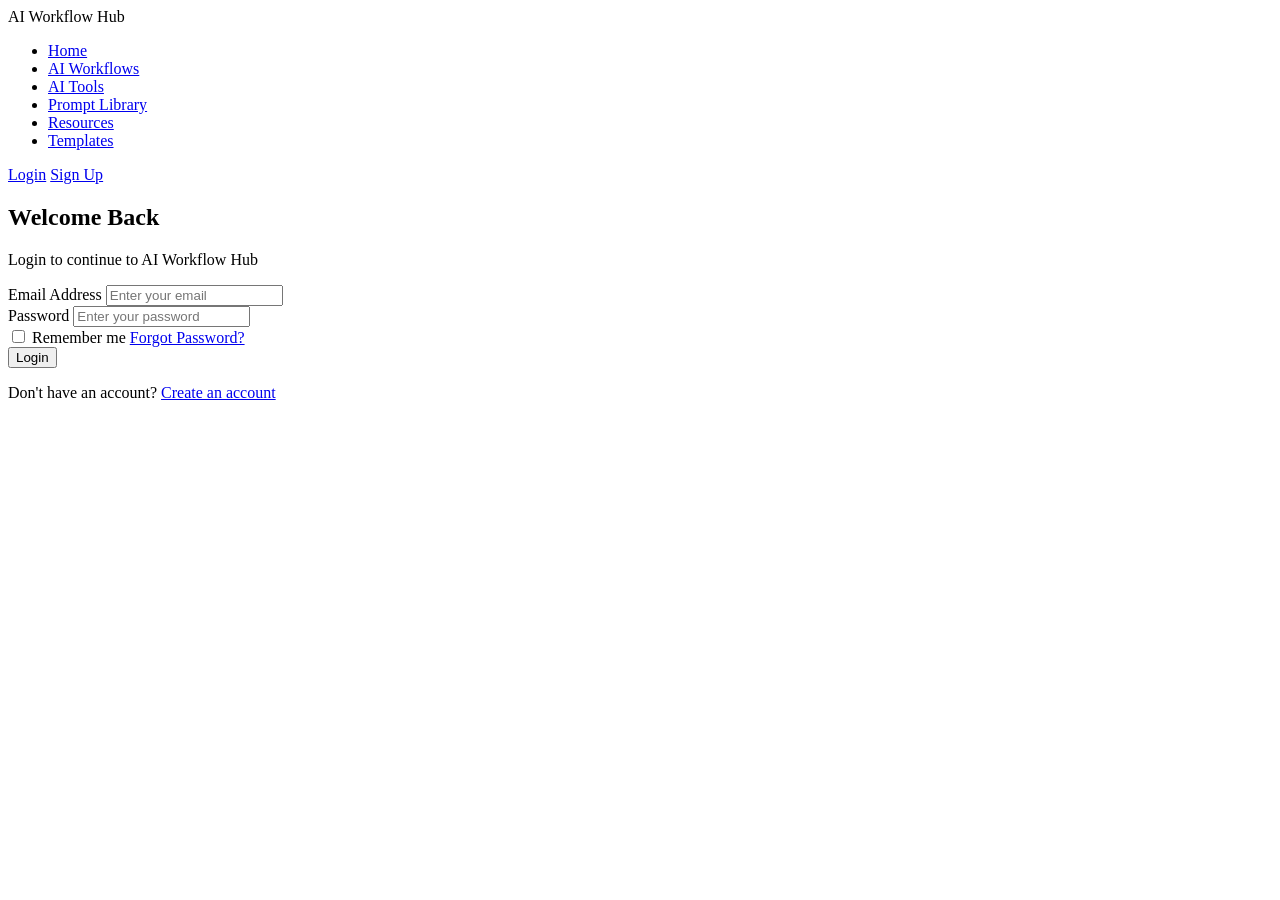
==== Login.html @ dd1e4dd4 "Initial commit - AI Workflow project" ====
<!DOCTYPE html>
<html lang="en">

<head>
    <meta charset="UTF-8">
    <meta name="viewport" content="width=device-width, initial-scale=1.0">
    <title>Login</title>
    <link rel="stylesheet" href="../FrontenndCss/style.css">

</head>

<body>
    <nav class="navbar">
        <div class="logo">
            AI Workflow Hub
        </div>
        <ul class="nav-links">
            <li><a href="index.html">Home</a></li>
            <li><a href="AiWorkFlow.html">AI Workflows</a></li>
            <li><a href="AiToools.html">AI Tools</a></li>
            <li><a href="Promptlibrary.html">Prompt Library</a></li>
            <li><a href="Resources.html">Resources</a></li>
            <li><a href="Templates.html">Templates</a></li>
        </ul>

        <div class="auth-buttons">
            <a href="Login.html" class="login">Login</a>
            <a href="signup.html" class="signup">Sign Up</a>
        </div>

    </nav>
    <section class="login-section">

        <div class="login-container">

            <div class="login-header">

                <h1>Welcome Back</h1>

                <p>
                    Login to continue to AI Workflow Hub
                </p>

            </div>


            <form class="login-form">

                <div class="form-group">

                    <label for="email">
                        Email Address
                    </label>

                    <input type="email" id="email" name="email" placeholder="Enter your email" required>

                </div>


                <div class="form-group">

                    <label for="password">
                        Password
                    </label>

                    <input type="password" id="password" name="password" placeholder="Enter your password" required>

                </div>


                <div class="login-options">

                    <label class="remember-me">

                        <input type="checkbox" name="remember">

                        <span>Remember me</span>

                    </label>

                    <a href="#" class="forgot-password">
                        Forgot Password?
                    </a>

                </div>


                <button type="submit" class="login-submit">
                    Login
                </button>

            </form>


            <div class="signup-link">

                <p>
                    Don't have an account?
                    <a href="signup.html">Create an account</a>
                </p>

            </div>
        </div>
    
    </section>

</body>

</html>
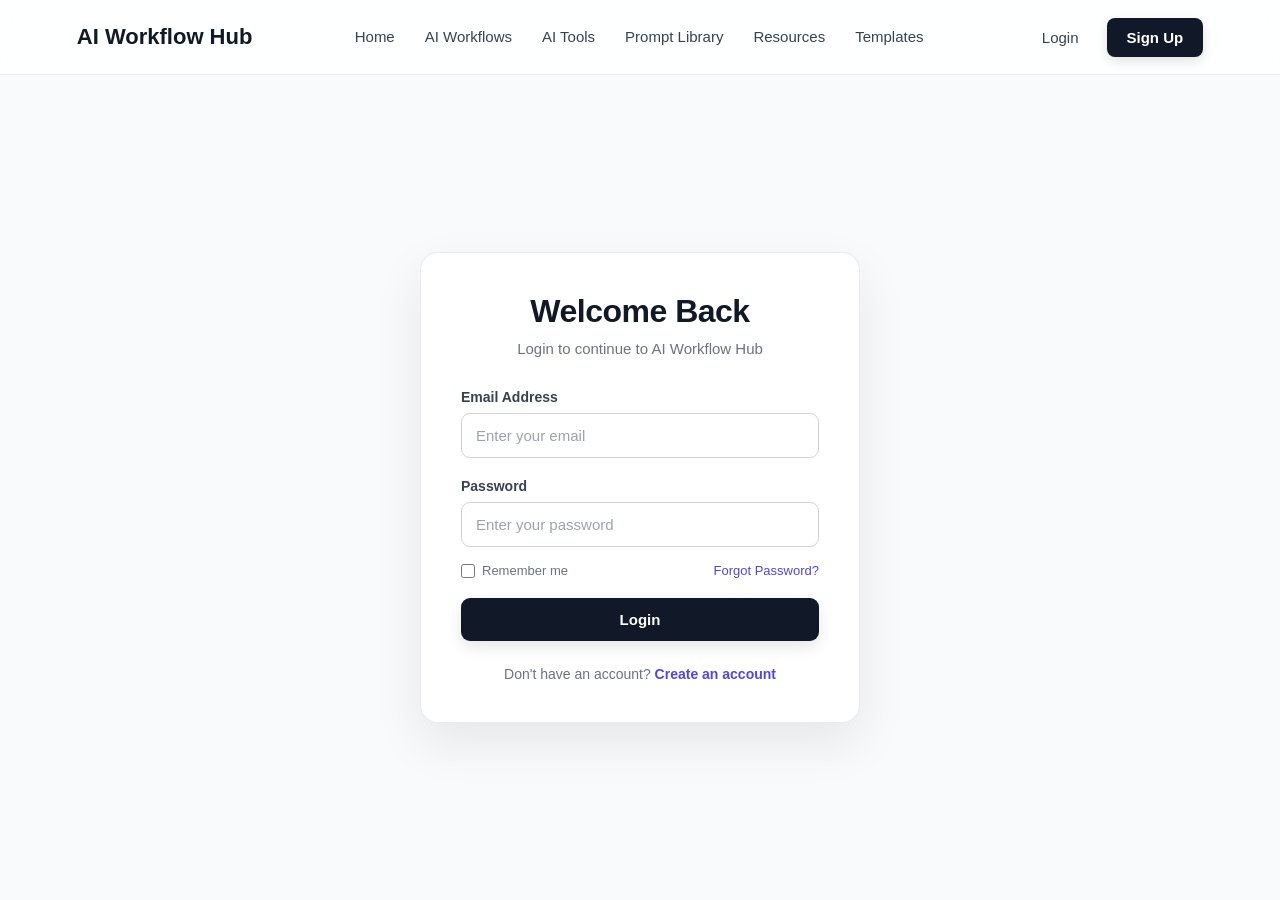
==== commit d697ab50: "Fix CSS path" ====
--- a/Login.html
+++ b/Login.html
@@ -5,8 +5,7 @@
     <meta charset="UTF-8">
     <meta name="viewport" content="width=device-width, initial-scale=1.0">
     <title>Login</title>
-    <link rel="stylesheet" href="../FrontenndCss/style.css">
-
+<link rel="stylesheet" href="FrontenndCss/style.css">
 </head>
 
 <body>
--- a/FrontenndCss/style.css
+++ b/FrontenndCss/style.css
@@ -0,0 +1,930 @@
+* {
+    margin: 0;
+    padding: 0;
+    box-sizing: border-box;
+}
+
+body {
+    font-family: Arial, sans-serif;
+    background: #f8fafc;
+}
+
+
+/*NAVBAR*/
+
+.navbar {
+    width: 100%;
+    height: 75px;
+
+    display: flex;
+    align-items: center;
+    justify-content: space-between;
+
+    padding: 0 6%;
+
+    background: rgba(255, 255, 255, 0.85);
+
+    backdrop-filter: blur(12px);
+    -webkit-backdrop-filter: blur(12px);
+
+    border-bottom: 1px solid rgba(0, 0, 0, 0.08);
+
+    position: sticky;
+    top: 0;
+    z-index: 1000;
+
+    animation: navbarEnter 0.8s ease forwards;
+}
+
+/* Logo*/
+
+.logo {
+    font-size: 22px;
+    font-weight: 700;
+    color: #111827;
+
+    cursor: pointer;
+
+    white-space: nowrap;
+
+    transition: transform 0.3s ease;
+}
+
+.logo:hover {
+    transform: translateY(-2px);
+}
+
+
+/*Navigations  Links*/
+
+.nav-links {
+    display: flex;
+    align-items: center;
+
+    gap: 30px;
+
+    list-style: none;
+}
+
+.nav-links li {
+    position: relative;
+}
+
+.nav-links a {
+    position: relative;
+
+    text-decoration: none;
+
+    color: #374151;
+
+    font-size: 15px;
+    font-weight: 500;
+
+    padding: 8px 0;
+
+    transition:
+        color 0.3s ease,
+        transform 0.3s ease;
+}
+
+
+/* Hover text */
+
+.nav-links a:hover {
+    color: #111827;
+}
+
+
+/* Animated underline */
+
+.nav-links a::after {
+    content: "";
+
+    position: absolute;
+
+    left: 0;
+    bottom: 0;
+
+    width: 0;
+    height: 2px;
+
+    background: #111827;
+
+    border-radius: 10px;
+
+    transition: width 0.3s ease;
+}
+
+.nav-links a:hover::after {
+    width: 100%;
+}
+
+.auth-buttons {
+    display: flex;
+    align-items: center;
+
+    gap: 12px;
+}
+
+/* Login */
+
+.login {
+    text-decoration: none;
+
+    color: #374151;
+
+    font-size: 15px;
+    font-weight: 500;
+
+    padding: 10px 16px;
+
+    border-radius: 8px;
+
+    transition:
+        color 0.3s ease,
+        background 0.3s ease,
+        transform 0.3s ease;
+}
+
+.login:hover {
+    color: #111827;
+
+    background: #f1f5f9;
+
+    transform: translateY(-2px);
+}
+
+
+/* Sign Up */
+
+.signup {
+    text-decoration: none;
+
+    color: white;
+
+    background: #111827;
+
+    font-size: 15px;
+    font-weight: 600;
+
+    padding: 11px 20px;
+
+    border-radius: 8px;
+
+    box-shadow: 0 4px 12px rgba(0, 0, 0, 0.12);
+
+    transition:
+        transform 0.3s ease,
+        box-shadow 0.3s ease,
+        background 0.3s ease;
+}
+
+.signup:hover {
+    background: #000;
+
+    transform: translateY(-3px);
+
+    box-shadow: 0 8px 20px rgba(0, 0, 0, 0.18);
+}
+
+
+/* NAVBAR ENTRY ANIMATION   */
+
+@keyframes navbarEnter {
+
+    from {
+        opacity: 0;
+        transform: translateY(-20px);
+    }
+
+    to {
+        opacity: 1;
+        transform: translateY(0);
+    }
+
+}
+
+/*RESPONSIVE */
+@media (max-width: 1000px) {
+
+    .navbar {
+        padding: 0 4%;
+    }
+
+    .nav-links {
+        gap: 18px;
+    }
+
+    .nav-links a {
+        font-size: 14px;
+    }
+
+}
+
+
+@media (max-width: 800px) {
+
+    .nav-links {
+        display: none;
+    }
+
+}
+
+/* Hero-section-Area*/
+.hero {
+    min-height: calc(100vh - 75px);
+    padding: 70px 6%;
+    display: flex;
+    flex-direction: column;
+    align-items: center;
+    text-align: center;
+    gap: 45px;
+}
+
+/*Video-sectio*/
+.hero-visual {
+    width: 100%;
+    display: flex;
+    justify-content: center;
+}
+
+.hero-video {
+    width: 100%;
+    max-width: 900px;
+    aspect-ratio: 16 / 9;
+    object-fit: cover;
+    border-radius: 20px;
+    border: 1px solid rgba(0, 0, 0, 0.08);
+    box-shadow: 0 15px 40px rgba(0, 0, 0, 0.10);
+    display: block;
+}
+/*hhero-content*/
+.hero-content {
+    width: 100%;
+    max-width: 850px;
+}
+
+.hero-tag {
+    display: inline-block;
+    margin-bottom: 18px;
+    padding: 8px 14px;
+    border-radius: 20px;
+    background: #f1f5f9;
+    color: #374151;
+    font-size: 14px;
+    font-weight: 600;
+}
+
+.hero-content h1 {
+    margin: 0;
+    font-size: 52px;
+    line-height: 1.1;
+    font-weight: 700;
+    color: #111827;
+}
+
+.hero-content h1 span {
+    color: #4f46e5;
+}
+.hero-content p {
+    max-width: 700px;
+    margin: 22px auto 30px;
+    color: #6b7280;
+    font-size: 18px;
+    line-height: 1.7;
+}
+/*Hero-Search*/
+.hero-search {
+    max-width: 700px;
+    margin: 0 auto;
+    display: flex;
+    gap: 10px;
+    padding: 8px;
+    background: white;
+    border: 1px solid #e5e7eb;
+    border-radius: 12px;
+    box-shadow: 0 8px 25px rgba(0, 0, 0, 0.08);
+}
+
+.hero-search input {
+    flex: 1;
+    border: none;
+    outline: none;
+    padding: 14px 16px;
+    font-size: 15px;
+    color: #111827;
+}
+
+.hero-search input::placeholder {
+    color: #9ca3af;
+}
+
+.hero-search button {
+    border: none;
+    padding: 0 24px;
+    border-radius: 8px;
+    background: #111827;
+    color: white;
+    font-size: 15px;
+    font-weight: 600;
+    cursor: pointer;
+    transition: 0.3s ease;
+}
+
+.hero-search button:hover {
+    background: #000;
+    transform: translateY(-2px);
+}
+
+.popular-searches {
+    margin-top: 18px;
+    display: flex;
+    justify-content: center;
+    align-items: center;
+    gap: 16px;
+    flex-wrap: wrap;
+    font-size: 14px;
+}
+
+.popular-searches span {
+    color: #6b7280;
+    font-weight: 600;
+}
+
+.popular-searches a {
+    text-decoration: none;
+    color: #4b5563;
+    transition: 0.3s ease;
+}
+
+.popular-searches a:hover {
+    color: #111827;
+}
+
+/*Mobile*/
+
+@media (max-width: 700px) {
+
+    .hero {
+        padding: 45px 5%;
+        gap: 35px;
+    }
+
+    .hero-video {
+        border-radius: 14px;
+    }
+
+    .hero-content h1 {
+        font-size: 38px;
+    }
+
+    .hero-content p {
+        font-size: 16px;
+    }
+
+    .hero-search {
+        flex-direction: column;
+    }
+
+    .hero-search button {
+        padding: 13px;
+    }
+
+    .popular-searches {
+        gap: 10px;
+    }
+}
+
+/* LOGIN PAGE */
+
+.login-section {
+    min-height: calc(100vh - 75px);
+    display: flex;
+    align-items: center;
+    justify-content: center;
+    padding: 60px 20px;
+    background: #f8fafc;
+}
+
+
+/* LOGIN CONTAINER */
+
+.login-container {
+    width: 100%;
+    max-width: 440px;
+    padding: 40px;
+    background: rgba(255, 255, 255, 0.92);
+    border: 1px solid rgba(0, 0, 0, 0.08);
+    border-radius: 18px;
+    box-shadow: 0 20px 50px rgba(0, 0, 0, 0.08);
+
+    animation: loginEnter 0.7s ease forwards;
+}
+
+
+/* LOGIN HEADER */
+
+.login-header {
+    text-align: center;
+    margin-bottom: 32px;
+}
+
+.login-header h1 {
+    margin: 0;
+    color: #111827;
+    font-size: 32px;
+    font-weight: 700;
+    letter-spacing: -0.5px;
+}
+
+.login-header p {
+    margin-top: 10px;
+    color: #6b7280;
+    font-size: 15px;
+}
+
+
+/* FORM*/
+
+.login-form {
+    display: flex;
+    flex-direction: column;
+    gap: 20px;
+}
+
+.form-group {
+    display: flex;
+    flex-direction: column;
+    gap: 8px;
+}
+
+.form-group label {
+    color: #374151;
+    font-size: 14px;
+    font-weight: 600;
+}
+
+.form-group input {
+    width: 100%;
+    padding: 13px 14px;
+
+    border: 1px solid #d1d5db;
+    border-radius: 9px;
+
+    background: #ffffff;
+    color: #111827;
+
+    font-size: 15px;
+    outline: none;
+
+    transition:
+        border-color 0.3s ease,
+        box-shadow 0.3s ease,
+        transform 0.3s ease;
+}
+
+.form-group input::placeholder {
+    color: #9ca3af;
+}
+
+.form-group input:focus {
+    border-color: #4f46e5;
+
+    box-shadow:
+        0 0 0 3px rgba(79, 70, 229, 0.10);
+
+    transform: translateY(-1px);
+}
+
+
+/* LOGIN OPTION*/
+
+.login-options {
+    display: flex;
+    align-items: center;
+    justify-content: space-between;
+
+    margin-top: -4px;
+
+    font-size: 13px;
+}
+
+.remember-me {
+    display: flex;
+    align-items: center;
+    gap: 7px;
+    color: #6b7280;
+    cursor: pointer;
+}
+
+.remember-me input {
+    width: 14px;
+    height: 14px;
+    cursor: pointer;
+}
+
+.forgot-password {
+    color: #4f46e5;
+    text-decoration: none;
+    font-weight: 500;
+
+    transition: color 0.3s ease;
+}
+
+.forgot-password:hover {
+    color: #3730a3;
+}
+
+
+/* LOGIN BUTTON*/
+
+.login-submit {
+    width: 100%;
+    padding: 13px;
+
+    border: none;
+    border-radius: 9px;
+
+    background: #111827;
+    color: #ffffff;
+
+    font-size: 15px;
+    font-weight: 600;
+
+    cursor: pointer;
+
+    box-shadow: 0 6px 15px rgba(0, 0, 0, 0.10);
+
+    transition:
+        background 0.3s ease,
+        transform 0.3s ease,
+        box-shadow 0.3s ease;
+}
+
+.login-submit:hover {
+    background: #000000;
+
+    transform: translateY(-2px);
+
+    box-shadow:
+        0 10px 22px rgba(0, 0, 0, 0.16);
+}
+
+.login-submit:active {
+    transform: translateY(0);
+}
+
+
+/* SIGN UP LINK */
+
+.signup-link {
+    margin-top: 25px;
+    text-align: center;
+}
+
+.signup-link p {
+    margin: 0;
+    color: #6b7280;
+    font-size: 14px;
+}
+
+.signup-link a {
+    color: #4f46e5;
+    text-decoration: none;
+    font-weight: 600;
+
+    transition: color 0.3s ease;
+}
+
+.signup-link a:hover {
+    color: #3730a3;
+}
+
+
+/* PAGE ANIMATION */
+
+@keyframes loginEnter {
+
+    from {
+        opacity: 0;
+        transform: translateY(25px) scale(0.98);
+    }
+
+    to {
+        opacity: 1;
+        transform: translateY(0) scale(1);
+    }
+
+}
+
+
+/* Mobile*/
+
+@media (max-width: 600px) {
+
+    .login-section {
+        padding: 40px 16px;
+    }
+
+    .login-container {
+        padding: 30px 22px;
+        border-radius: 15px;
+    }
+
+    .login-header h1 {
+        font-size: 28px;
+    }
+
+    .login-options {
+        font-size: 12px;
+    }
+
+}
+
+/*Signup*/
+
+.signup-section {
+    min-height: calc(100vh - 75px);
+
+    display: flex;
+    align-items: center;
+    justify-content: center;
+
+    padding: 60px 20px;
+
+    background: #f8fafc;
+}
+
+
+/*signup-container*/
+.signup-container {
+    width: 100%;
+    max-width: 440px;
+
+    padding: 40px;
+
+    background: rgba(255, 255, 255, 0.92);
+
+    border: 1px solid rgba(0, 0, 0, 0.08);
+
+    border-radius: 18px;
+
+    box-shadow:
+        0 20px 50px rgba(0, 0, 0, 0.08);
+
+    animation: signupEnter 0.7s ease forwards;
+}
+
+/*Header*/
+.signup-header {
+    text-align: center;
+    margin-bottom: 30px;
+}
+
+.signup-header h1 {
+    margin: 0;
+
+    color: #111827;
+
+    font-size: 31px;
+    font-weight: 700;
+
+    letter-spacing: -0.5px;
+}
+
+.signup-header p {
+    margin-top: 10px;
+
+    color: #6b7280;
+
+    font-size: 15px;
+
+    line-height: 1.5;
+}
+
+/*Form*/
+.signup-form {
+    display: flex;
+    flex-direction: column;
+
+    gap: 17px;
+}
+
+.signup-form .form-group {
+    display: flex;
+    flex-direction: column;
+
+    gap: 8px;
+}
+
+.signup-form .form-group label {
+    color: #374151;
+
+    font-size: 14px;
+    font-weight: 600;
+}
+
+.signup-form .form-group input {
+    width: 100%;
+
+    padding: 13px 14px;
+
+    border: 1px solid #d1d5db;
+
+    border-radius: 9px;
+
+    background: #ffffff;
+
+    color: #111827;
+
+    font-size: 15px;
+
+    outline: none;
+
+    transition:
+        border-color 0.3s ease,
+        box-shadow 0.3s ease,
+        transform 0.3s ease;
+}
+
+.signup-form .form-group input::placeholder {
+    color: #9ca3af;
+}
+
+.signup-form .form-group input:focus {
+
+    border-color: #4f46e5;
+
+    box-shadow:
+        0 0 0 3px rgba(79, 70, 229, 0.10);
+
+    transform: translateY(-1px);
+}
+
+
+/* Terms*/
+
+.terms {
+    display: flex;
+
+    align-items: flex-start;
+
+    gap: 8px;
+
+    margin-top: 2px;
+
+    color: #6b7280;
+
+    font-size: 12px;
+
+    line-height: 1.5;
+
+    cursor: pointer;
+}
+
+.terms input {
+    width: 14px;
+    height: 14px;
+
+    margin-top: 2px;
+
+    cursor: pointer;
+
+    flex-shrink: 0;
+}
+
+.terms a {
+    color: #4f46e5;
+
+    text-decoration: none;
+
+    font-weight: 600;
+
+    transition: color 0.3s ease;
+}
+
+.terms a:hover {
+    color: #3730a3;
+}
+
+
+/*SIGN UP BUTTON*/
+
+.signup-submit {
+
+    width: 100%;
+
+    padding: 13px;
+
+    border: none;
+
+    border-radius: 9px;
+
+    background: #111827;
+
+    color: #ffffff;
+
+    font-size: 15px;
+
+    font-weight: 600;
+
+    cursor: pointer;
+
+    box-shadow:
+        0 6px 15px rgba(0, 0, 0, 0.10);
+
+    transition:
+        background 0.3s ease,
+        transform 0.3s ease,
+        box-shadow 0.3s ease;
+}
+
+.signup-submit:hover {
+
+    background: #000000;
+
+    transform: translateY(-2px);
+
+    box-shadow:
+        0 10px 22px rgba(0, 0, 0, 0.16);
+}
+
+.signup-submit:active {
+    transform: translateY(0);
+}
+
+
+/* LOGIN LINK*/
+
+.login-link {
+
+    margin-top: 23px;
+
+    text-align: center;
+}
+
+.login-link p {
+
+    margin: 0;
+
+    color: #6b7280;
+
+    font-size: 14px;
+}
+
+.login-link a {
+
+    color: #4f46e5;
+
+    text-decoration: none;
+
+    font-weight: 600;
+
+    transition: color 0.3s ease;
+}
+
+.login-link a:hover {
+    color: #3730a3;
+}
+
+
+/* PAGE ANIMATION*/
+
+@keyframes signupEnter {
+
+    from {
+        opacity: 0;
+        transform: translateY(25px) scale(0.98);
+    }
+
+    to {
+        opacity: 1;
+        transform: translateY(0) scale(1);
+    }
+
+}
+
+
+/* MOBILE */
+
+@media (max-width: 600px) {
+
+    .signup-section {
+        padding: 40px 16px;
+    }
+
+    .signup-container {
+        padding: 30px 22px;
+
+        border-radius: 15px;
+    }
+
+    .signup-header h1 {
+        font-size: 27px;
+    }
+
+    .terms {
+        font-size: 11px;
+    }
+
+}
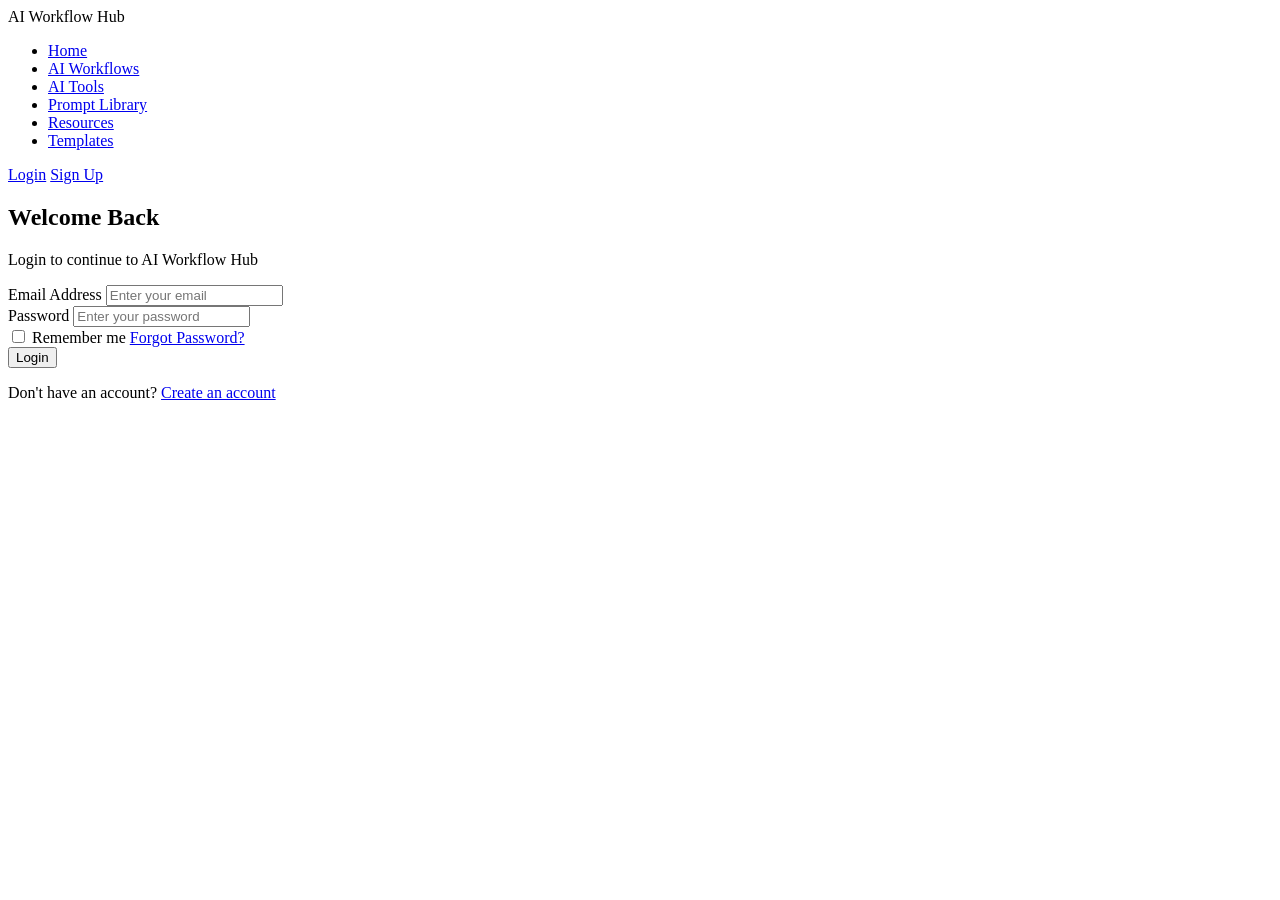
==== commit 71a16b54: "Add signup backend integration and search page" ====
--- a/Login.html
+++ b/Login.html
@@ -5,16 +5,14 @@
     <meta charset="UTF-8">
     <meta name="viewport" content="width=device-width, initial-scale=1.0">
     <title>Login</title>
-<link rel="stylesheet" href="FrontenndCss/style.css">
-</head>
-
+<link rel="stylesheet" href="{{ url_for('static', filename='style.css') }}"></head>
 <body>
     <nav class="navbar">
         <div class="logo">
             AI Workflow Hub
         </div>
         <ul class="nav-links">
-            <li><a href="index.html">Home</a></li>
+            <li><a href="/">Home</a></li>
             <li><a href="AiWorkFlow.html">AI Workflows</a></li>
             <li><a href="AiToools.html">AI Tools</a></li>
             <li><a href="Promptlibrary.html">Prompt Library</a></li>
@@ -23,9 +21,8 @@
         </ul>
 
         <div class="auth-buttons">
-            <a href="Login.html" class="login">Login</a>
-            <a href="signup.html" class="signup">Sign Up</a>
-        </div>
+           <a href="/login" class="login">Login</a>
+<a href="/signup" class="signup">Sign Up</a>
 
     </nav>
     <section class="login-section">
